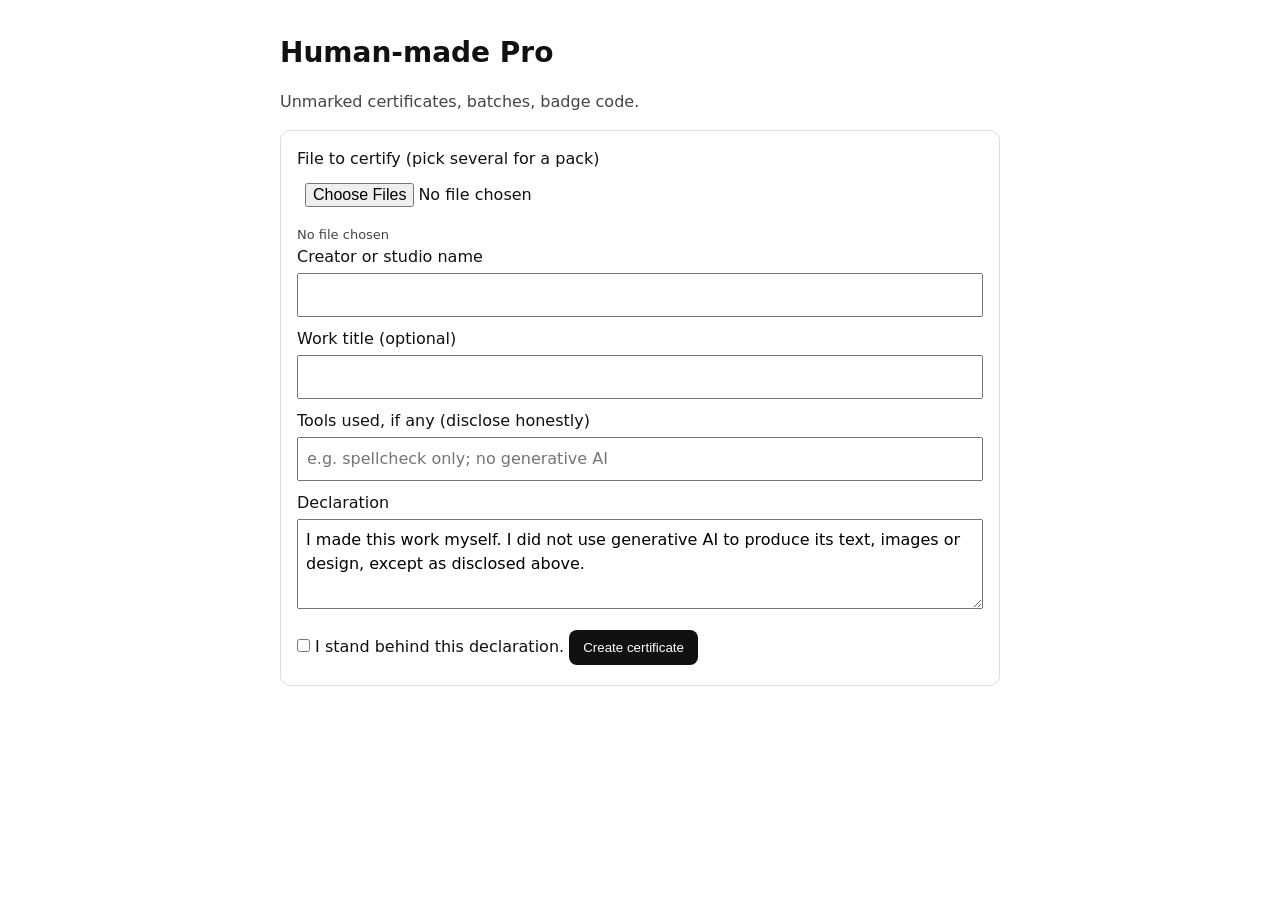
==== pro-a88dea59702c37de2a46dd08/index.html @ bb0c978b "Human-made v1" ====
<!doctype html><html lang="en"><head><meta charset="utf-8"><meta name="viewport" content="width=device-width,initial-scale=1"><title>Human-made Pro</title><link rel="stylesheet" href="../style.css"></head><body>
<h1>Human-made Pro</h1><p class="lead">Unmarked certificates, batches, badge code.</p><div class="card"><label>File to certify (pick several for a pack)</label><input type="file" id="drop" multiple><div class="small" id="fl">No file chosen</div>
<label>Creator or studio name</label><input id="who"><label>Work title (optional)</label><input id="title">
<label>Tools used, if any (disclose honestly)</label><input id="tools" placeholder="e.g. spellcheck only; no generative AI">
<label>Declaration</label><textarea id="decl" rows="3">I made this work myself. I did not use generative AI to produce its text, images or design, except as disclosed above.</textarea>
<label><input type="checkbox" id="ack" style="width:auto"> I stand behind this declaration.</label>
<button id="make">Create certificate</button>
<div id="result" hidden><h2>Your certificates</h2><div id="certs"></div></div></div><script>window.HM_PRO=1</script><script src="../app.js"></script></body></html>
---- style.css ----
body{font:16px/1.5 system-ui,sans-serif;max-width:720px;margin:32px auto;padding:0 16px;color:#111}
h1{font-size:28px;margin-bottom:4px}.lead{color:#444}.card,.cert{border:1px solid #ddd;border-radius:10px;padding:16px;margin:16px 0}
input,textarea{width:100%;box-sizing:border-box;padding:8px;margin:4px 0 10px;font:inherit}button,.btn{background:#111;color:#fff;border:0;border-radius:8px;padding:10px 14px;margin:4px 4px 4px 0;cursor:pointer;text-decoration:none;display:inline-block}
code{word-break:break-all;font-size:12px}.small{font-size:13px;color:#444}.price{display:flex;gap:12px;flex-wrap:wrap}.price .card{flex:1;min-width:220px}
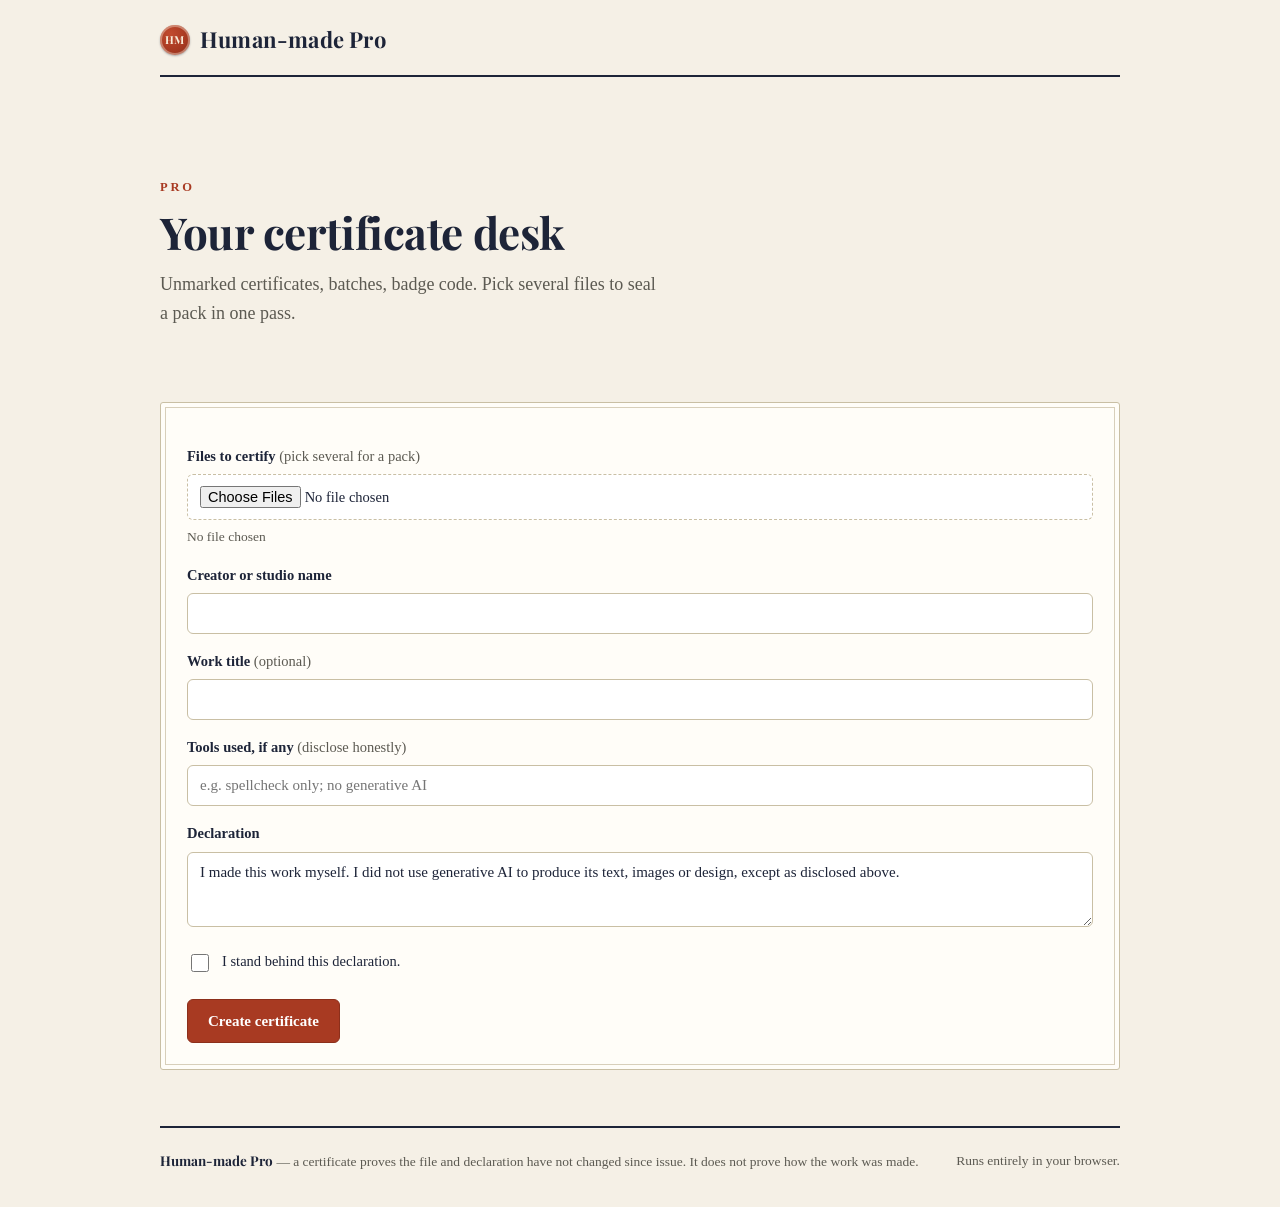
==== commit 6325092a: "Human-made: notary-ledger design pass - Editorial certificate identity: Playfair Display + IBM Plex " ====
--- a/pro-a88dea59702c37de2a46dd08/index.html
+++ b/pro-a88dea59702c37de2a46dd08/index.html
@@ -1,8 +1,57 @@
-<!doctype html><html lang="en"><head><meta charset="utf-8"><meta name="viewport" content="width=device-width,initial-scale=1"><title>Human-made Pro</title><link rel="stylesheet" href="../style.css"></head><body>
-<h1>Human-made Pro</h1><p class="lead">Unmarked certificates, batches, badge code.</p><div class="card"><label>File to certify (pick several for a pack)</label><input type="file" id="drop" multiple><div class="small" id="fl">No file chosen</div>
-<label>Creator or studio name</label><input id="who"><label>Work title (optional)</label><input id="title">
-<label>Tools used, if any (disclose honestly)</label><input id="tools" placeholder="e.g. spellcheck only; no generative AI">
-<label>Declaration</label><textarea id="decl" rows="3">I made this work myself. I did not use generative AI to produce its text, images or design, except as disclosed above.</textarea>
-<label><input type="checkbox" id="ack" style="width:auto"> I stand behind this declaration.</label>
-<button id="make">Create certificate</button>
-<div id="result" hidden><h2>Your certificates</h2><div id="certs"></div></div></div><script>window.HM_PRO=1</script><script src="../app.js"></script></body></html>
+<!doctype html>
+<html lang="en">
+<head>
+<meta charset="utf-8">
+<meta name="viewport" content="width=device-width,initial-scale=1">
+<title>Human-made Pro</title>
+<meta name="robots" content="noindex">
+<link rel="preconnect" href="https://fonts.googleapis.com">
+<link rel="preconnect" href="https://fonts.gstatic.com" crossorigin>
+<link href="https://fonts.googleapis.com/css2?family=Playfair+Display:wght@600;700&family=IBM+Plex+Mono:wght@400;500&display=swap" rel="stylesheet">
+<link rel="stylesheet" href="../style.css">
+<script>document.documentElement.className+=' js'</script>
+</head>
+<body>
+<a class="skip" href="#main">Skip to content</a>
+<header class="top">
+  <span class="brand"><span class="seal sm" aria-hidden="true">HM</span> Human-made Pro</span>
+</header>
+<main id="main">
+<section class="hero reveal">
+  <p class="eyebrow">Pro</p>
+  <h1>Your certificate desk</h1>
+  <p class="lead">Unmarked certificates, batches, badge code. Pick several files to seal a pack in one pass.</p>
+</section>
+<section class="reveal">
+  <div class="card">
+    <label for="drop">Files to certify <span class="opt">(pick several for a pack)</span></label>
+    <input type="file" id="drop" multiple>
+    <div id="fl">No file chosen</div>
+    <label for="who">Creator or studio name</label>
+    <input id="who" type="text" autocomplete="name">
+    <label for="title">Work title <span class="opt">(optional)</span></label>
+    <input id="title" type="text">
+    <label for="tools">Tools used, if any <span class="opt">(disclose honestly)</span></label>
+    <input id="tools" type="text" placeholder="e.g. spellcheck only; no generative AI">
+    <label for="decl">Declaration</label>
+    <textarea id="decl" rows="3">I made this work myself. I did not use generative AI to produce its text, images or design, except as disclosed above.</textarea>
+    <label class="check"><input type="checkbox" id="ack"> <span>I stand behind this declaration.</span></label>
+    <button id="make">Create certificate</button>
+    <div id="result" hidden><h2>Your certificates</h2><div id="certs"></div></div>
+  </div>
+</section>
+</main>
+<footer>
+  <span><b>Human-made Pro</b> — a certificate proves the file and declaration have not changed since issue. It does not prove how the work was made.</span>
+  <span>Runs entirely in your browser.</span>
+</footer>
+<script>window.HM_PRO=1</script>
+<script src="../app.js"></script>
+<script>
+if(!matchMedia('(prefers-reduced-motion: reduce)').matches&&'IntersectionObserver' in window){
+  var io=new IntersectionObserver(function(es){es.forEach(function(e){if(e.isIntersecting){e.target.classList.add('in');io.unobserve(e.target)}})},{rootMargin:'0px 0px -8% 0px'});
+  document.querySelectorAll('.reveal').forEach(function(el){io.observe(el)});
+}else{document.querySelectorAll('.reveal').forEach(function(el){el.classList.add('in')})}
+</script>
+</body>
+</html>
--- a/style.css
+++ b/style.css
@@ -1,4 +1,133 @@
-body{font:16px/1.5 system-ui,sans-serif;max-width:720px;margin:32px auto;padding:0 16px;color:#111}
-h1{font-size:28px;margin-bottom:4px}.lead{color:#444}.card,.cert{border:1px solid #ddd;border-radius:10px;padding:16px;margin:16px 0}
-input,textarea{width:100%;box-sizing:border-box;padding:8px;margin:4px 0 10px;font:inherit}button,.btn{background:#111;color:#fff;border:0;border-radius:8px;padding:10px 14px;margin:4px 4px 4px 0;cursor:pointer;text-decoration:none;display:inline-block}
-code{word-break:break-all;font-size:12px}.small{font-size:13px;color:#444}.price{display:flex;gap:12px;flex-wrap:wrap}.price .card{flex:1;min-width:220px}
+/* Human-made — notary-ledger identity. Ivory parchment, ink navy, vermillion seal. */
+:root{
+  --bg:#f5f0e6; --card:#fffdf8; --ink:#1d2438; --mut:#5c5a52;
+  --line:#d8cfba; --line2:#c9bfa4; --seal:#a83a22; --seal-dk:#8c2f1b;
+  --mono:"IBM Plex Mono",ui-monospace,SFMono-Regular,Menlo,monospace;
+  --serif:Georgia,"Times New Roman",serif;
+  --display:"Playfair Display",Georgia,serif;
+}
+*{box-sizing:border-box}
+html{-webkit-text-size-adjust:100%}
+body{margin:0;background:var(--bg);color:var(--ink);font:16px/1.6 var(--serif);padding:0 20px}
+.skip{position:absolute;left:-999px;top:0;background:var(--ink);color:#fff;padding:8px 14px;z-index:9}
+.skip:focus{left:8px;top:8px}
+
+/* header */
+header.top{max-width:960px;margin:0 auto;padding:22px 0 18px;display:flex;flex-wrap:wrap;align-items:center;gap:10px 22px;border-bottom:2px solid var(--ink)}
+.brand{font-family:var(--display);font-weight:700;font-size:22px;color:var(--ink);text-decoration:none;display:inline-flex;align-items:center;gap:10px;letter-spacing:.2px}
+nav{margin-left:auto;display:flex;flex-wrap:wrap;gap:4px 18px}
+nav a{color:var(--mut);text-decoration:none;font-size:14.5px;padding:6px 2px;border-bottom:1px solid transparent}
+nav a:hover{color:var(--ink);border-bottom-color:var(--seal)}
+
+/* seal medallion */
+.seal{display:inline-flex;align-items:center;justify-content:center;border-radius:50%;
+  background:radial-gradient(circle at 35% 30%,#c14a2e,var(--seal) 55%,var(--seal-dk));
+  color:#f8ecd9;font-family:var(--display);font-weight:700;box-shadow:0 1px 2px rgba(29,36,56,.35),inset 0 0 0 2px rgba(248,236,217,.4)}
+.seal.sm{width:30px;height:30px;font-size:11px}
+.seal.lg{width:74px;height:74px;font-size:24px}
+
+main{max-width:960px;margin:0 auto}
+section{margin:44px 0}
+.eyebrow{font-size:12.5px;letter-spacing:.22em;text-transform:uppercase;color:var(--seal);font-weight:600;margin:0 0 10px}
+h1{font-family:var(--display);font-weight:700;font-size:44px;line-height:1.12;margin:0 0 14px;letter-spacing:-.01em}
+h2{font-family:var(--display);font-weight:700;font-size:26px;line-height:1.2;margin:0 0 14px}
+h3{font-family:var(--display);font-size:19px;margin:0 0 10px}
+.lead{font-size:18px;color:var(--mut);max-width:56ch;margin:0 0 22px}
+
+/* hero */
+.hero{padding:56px 0 8px}
+.cta-row{display:flex;flex-wrap:wrap;gap:12px;margin:6px 0 0}
+.btn{display:inline-block;font:600 15px/1 var(--serif);padding:14px 22px;border-radius:6px;text-decoration:none;cursor:pointer;border:1px solid var(--ink);min-height:44px}
+.btn.primary{background:var(--seal);border-color:var(--seal-dk);color:#fff}
+.btn.primary:hover{background:var(--seal-dk)}
+.btn.ghost{background:transparent;color:var(--ink)}
+.btn.ghost:hover{background:var(--card)}
+button.btn{font-size:15px}
+
+/* cards — engraved double rule */
+.card,.cert,.scope{background:var(--card);border:1px solid var(--line2);outline:1px solid var(--line);outline-offset:-6px;border-radius:3px;padding:26px;margin:0}
+.scope{display:flex;gap:20px;align-items:flex-start}
+.scope .seal.lg{flex:0 0 auto;margin-top:4px}
+.scope p{margin:0;color:var(--mut)}
+.scope b{color:var(--ink)}
+
+/* steps */
+.steps{list-style:none;margin:0;padding:0;display:grid;grid-template-columns:repeat(3,1fr);gap:18px;counter-reset:step}
+.steps li{background:var(--card);border:1px solid var(--line);border-radius:3px;padding:20px 20px 18px;counter-increment:step;position:relative}
+.steps li::before{content:counter(step);display:inline-flex;align-items:center;justify-content:center;width:30px;height:30px;border:1.5px solid var(--seal);border-radius:50%;color:var(--seal);font:600 14px var(--serif);margin-bottom:10px}
+.steps b{display:block;font-size:16.5px;margin-bottom:4px}
+.steps p{margin:0;color:var(--mut);font-size:14.5px}
+
+/* form */
+form,.formcard{display:block}
+label{display:block;font-weight:700;font-size:14.5px;margin:16px 0 6px}
+label .opt{font-weight:400;color:var(--mut)}
+input[type=text],input:not([type]),textarea{width:100%;padding:11px 12px;font:15px var(--serif);color:var(--ink);background:#fff;border:1px solid var(--line2);border-radius:6px}
+input[type=file]{width:100%;padding:11px 12px;background:#fff;border:1px dashed var(--line2);border-radius:6px;font:14.5px var(--serif)}
+input:focus,textarea:focus{outline:2px solid var(--seal);outline-offset:1px;border-color:var(--seal)}
+label.check{display:flex;align-items:flex-start;gap:10px;font-weight:400;margin:16px 0}
+label.check input{width:auto;margin-top:4px;min-width:18px;min-height:18px}
+#fl{font-size:13.5px;color:var(--mut);margin-top:6px}
+#make{margin-top:8px}
+button,.btn{font-family:var(--serif)}
+button{background:var(--seal);color:#fff;border:1px solid var(--seal-dk);border-radius:6px;padding:12px 20px;font-size:15px;font-weight:600;cursor:pointer;min-height:44px}
+button:hover{background:var(--seal-dk)}
+button:focus-visible,.btn:focus-visible,a:focus-visible,input:focus-visible,textarea:focus-visible{outline:2px solid var(--seal);outline-offset:2px}
+
+/* certificate */
+#result{margin-top:26px}
+.cert{margin:18px 0;position:relative;padding:28px 96px 24px 28px}
+.cert::before{content:"HM";position:absolute;top:18px;right:18px;width:56px;height:56px;display:flex;align-items:center;justify-content:center;border-radius:50%;
+  background:radial-gradient(circle at 35% 30%,#c14a2e,var(--seal) 55%,var(--seal-dk));color:#f8ecd9;font:700 16px var(--display);box-shadow:inset 0 0 0 2px rgba(248,236,217,.4);transform:rotate(-8deg)}
+.cert p{margin:8px 0}
+code{font-family:var(--mono);font-size:12.5px;overflow-wrap:anywhere;word-break:break-all;background:#f4efe2;padding:1px 4px;border-radius:3px}
+.cert button{background:var(--ink);border-color:var(--ink);margin:6px 8px 0 0;padding:10px 16px;font-size:14px}
+.cert button:hover{background:#000}
+.js .cert{animation:stamp .28s ease-out}
+@keyframes stamp{from{opacity:0;transform:scale(1.04)}to{opacity:1;transform:scale(1)}}
+
+/* pricing */
+.price{display:grid;grid-template-columns:repeat(auto-fit,minmax(260px,1fr));gap:18px}
+.plan{background:var(--card);border:1px solid var(--line2);outline:1px solid var(--line);outline-offset:-6px;border-radius:3px;padding:26px;display:flex;flex-direction:column;gap:8px}
+.plan .amount{font-family:var(--display);font-size:34px;font-weight:700}
+.plan .amount span{font-size:15px;color:var(--mut);font-family:var(--serif);font-weight:400}
+.plan p{margin:0;color:var(--mut);font-size:15px}
+.plan .btn{margin-top:auto;align-self:flex-start}
+
+/* verify band + verify page */
+.band{background:var(--ink);color:#f2eee2;border-radius:3px;padding:30px;display:flex;flex-wrap:wrap;align-items:center;gap:10px 24px}
+.band h2{color:#fff;margin:0}
+.band p{margin:4px 0 0;color:#cfc9b8;max-width:52ch}
+.band .btn{margin-left:auto;background:transparent;border-color:#f2eee2;color:#fff}
+.band .btn:hover{background:rgba(255,255,255,.08)}
+#vres{margin-top:16px;font-size:15.5px;background:#f4efe2;border:1px solid var(--line);border-radius:6px;padding:14px 16px;min-height:24px}
+#vres:empty{display:none}
+#vgo{margin-top:14px}
+
+footer{max-width:960px;margin:56px auto 0;padding:22px 0 34px;border-top:2px solid var(--ink);color:var(--mut);font-size:13.5px;display:flex;flex-wrap:wrap;gap:6px 18px;justify-content:space-between}
+footer b{color:var(--ink);font-family:var(--display)}
+
+.small{font-size:13.5px;color:var(--mut)}
+.note{font-size:14px;color:var(--mut);max-width:64ch}
+
+/* reveal — only when JS present; reduced motion kills all animation */
+.js .reveal{opacity:0;transform:translateY(12px);transition:opacity .36s ease-out,transform .36s ease-out}
+.js .reveal.in{opacity:1;transform:none}
+@media (prefers-reduced-motion:reduce){
+  .js .reveal{opacity:1;transform:none;transition:none}
+  .js .cert{animation:none}
+}
+
+@media (max-width:700px){
+  body{padding:0 16px}
+  h1{font-size:30px}
+  .hero{padding:36px 0 4px}
+  section{margin:34px 0}
+  .steps{grid-template-columns:1fr}
+  nav{margin-left:0;width:100%}
+  .cert{padding:24px 20px}
+  .cert::before{position:static;margin:0 0 12px;transform:none}
+  .band .btn{margin-left:0}
+  .btn{width:100%;text-align:center}
+  .cta-row .btn{width:auto;flex:1;text-align:center}
+}
